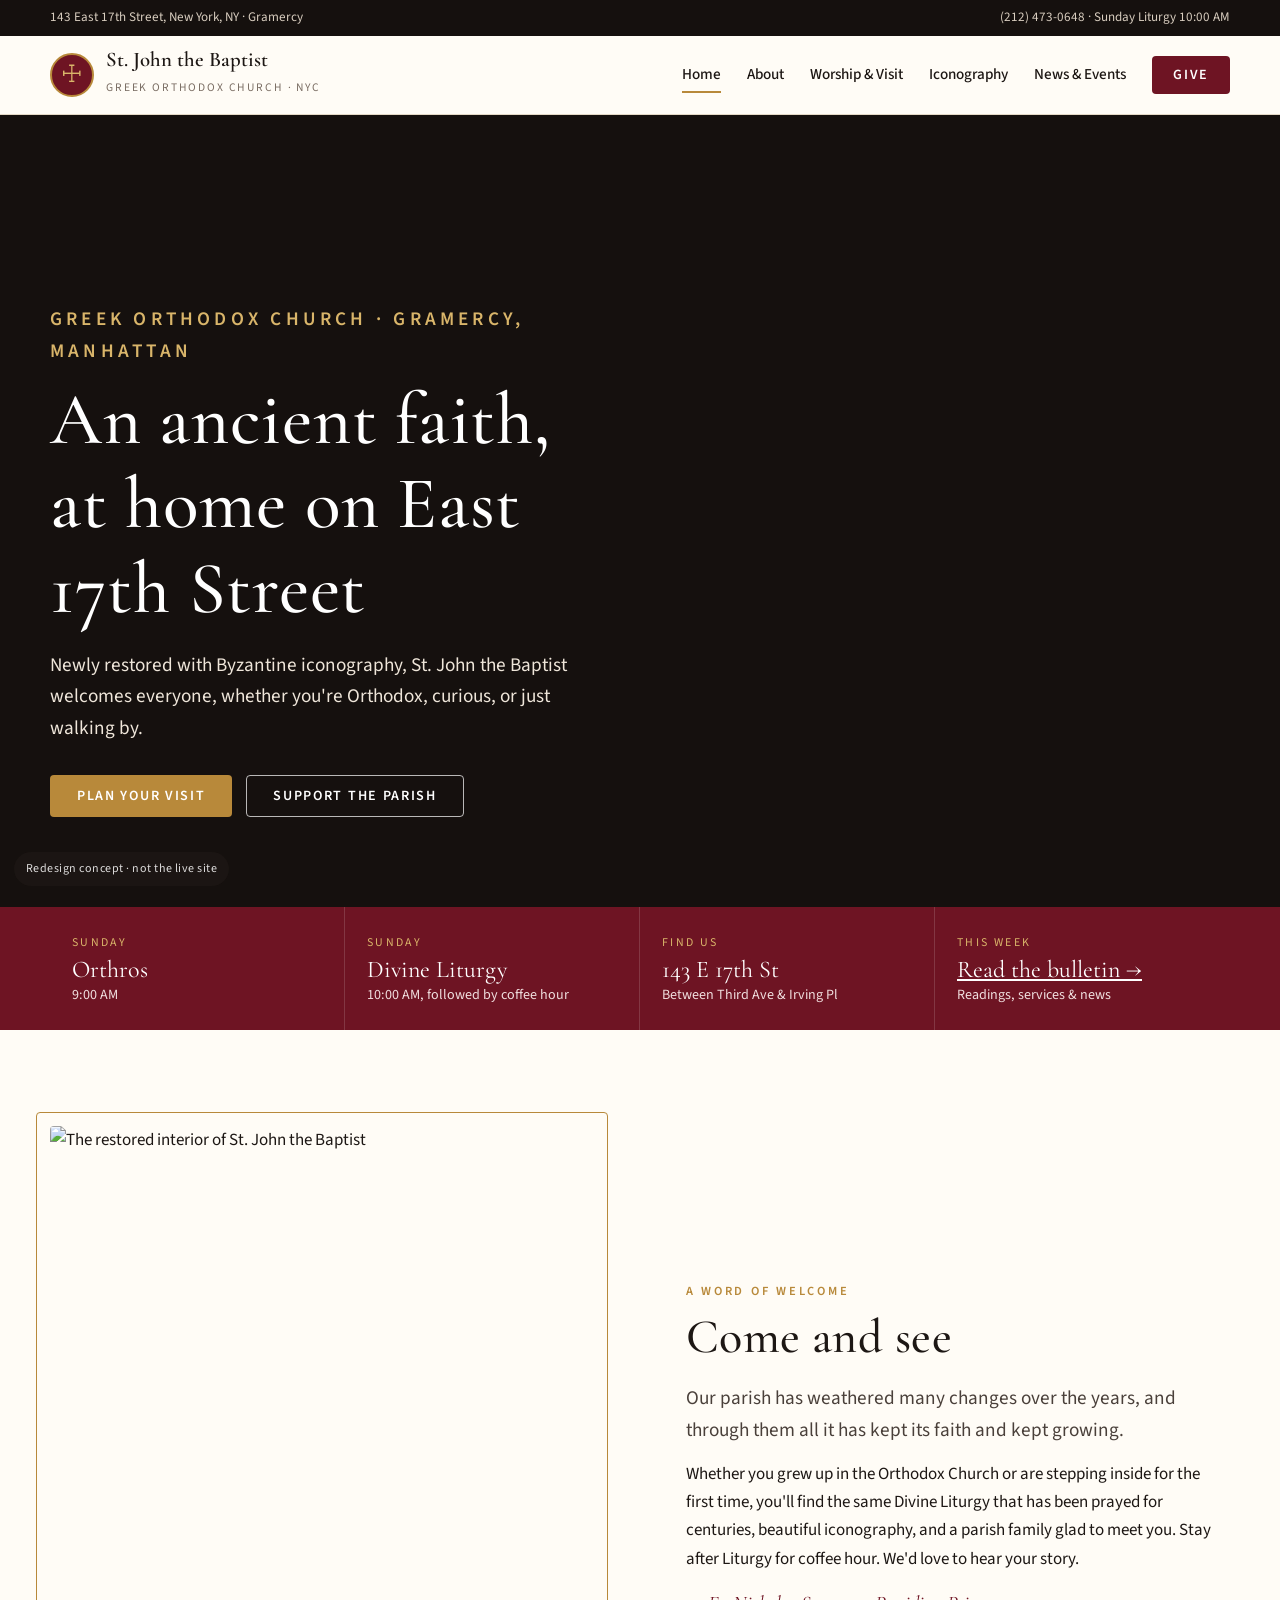
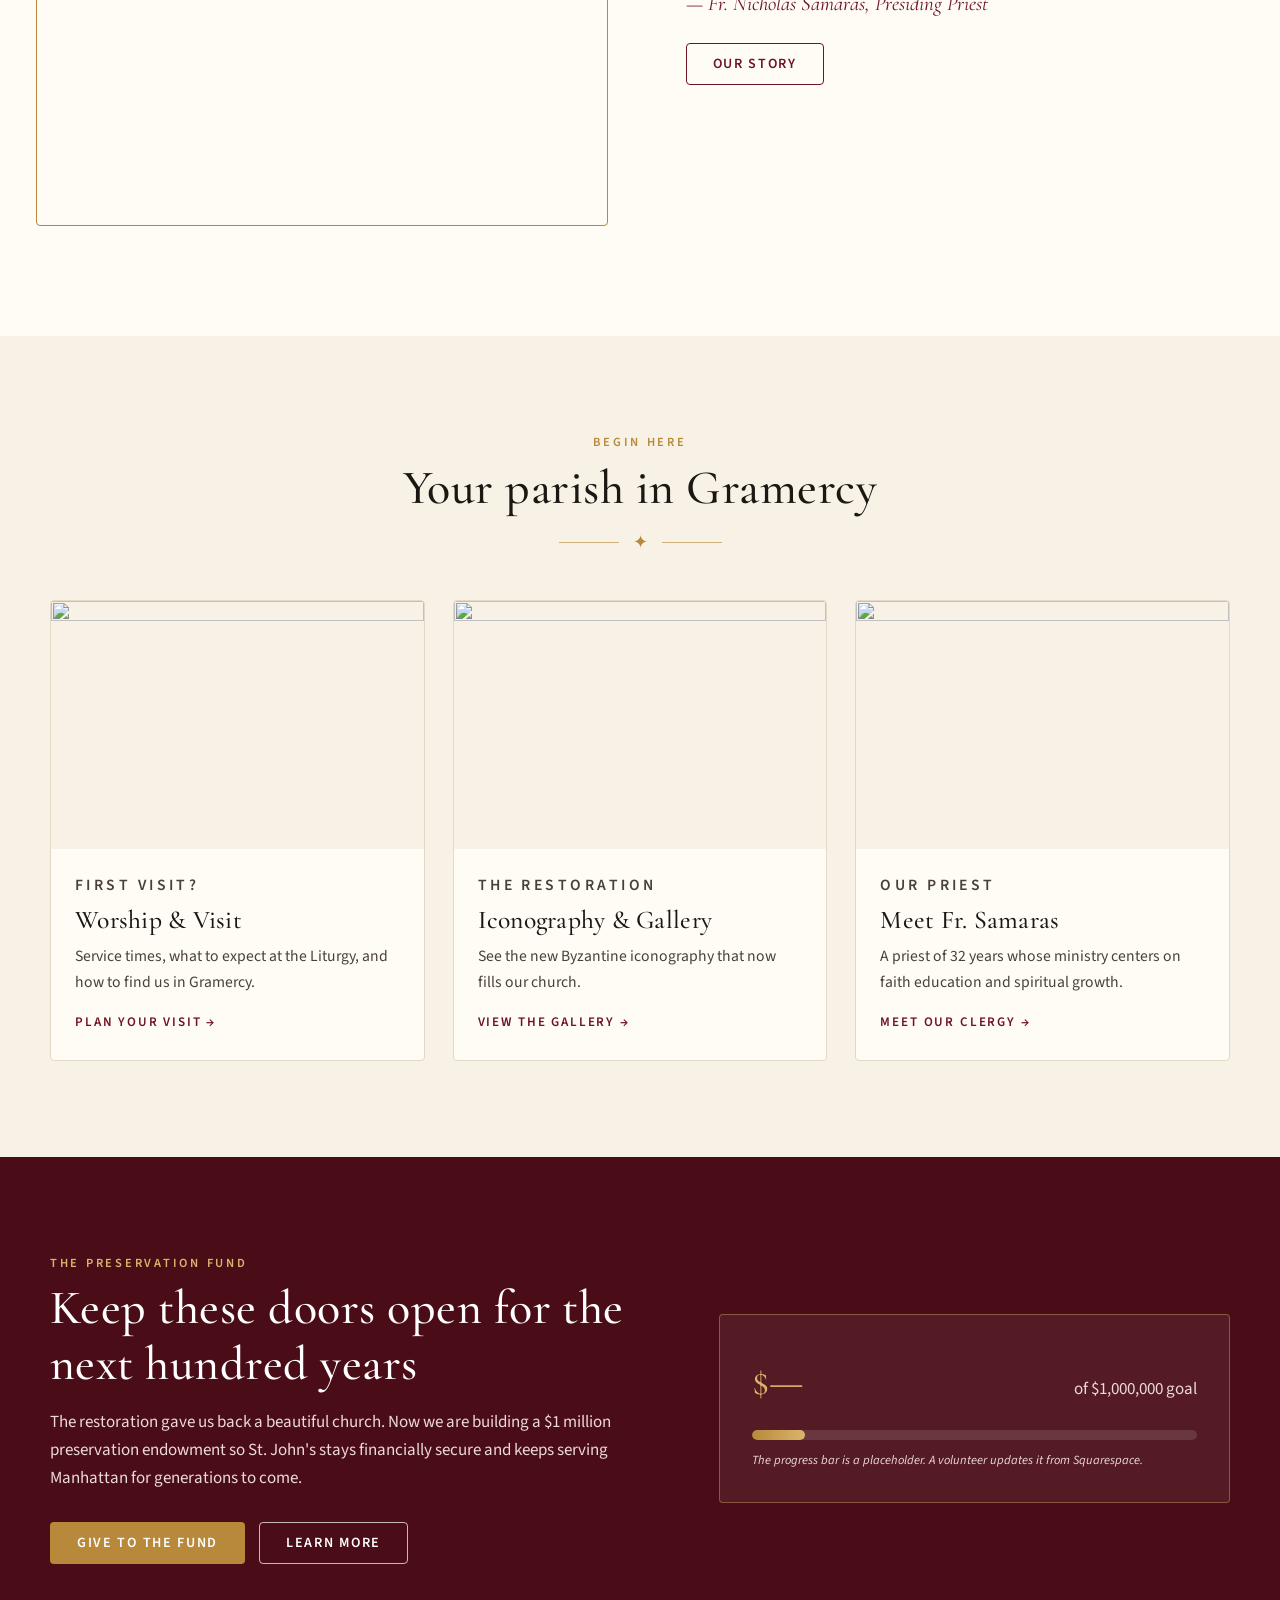
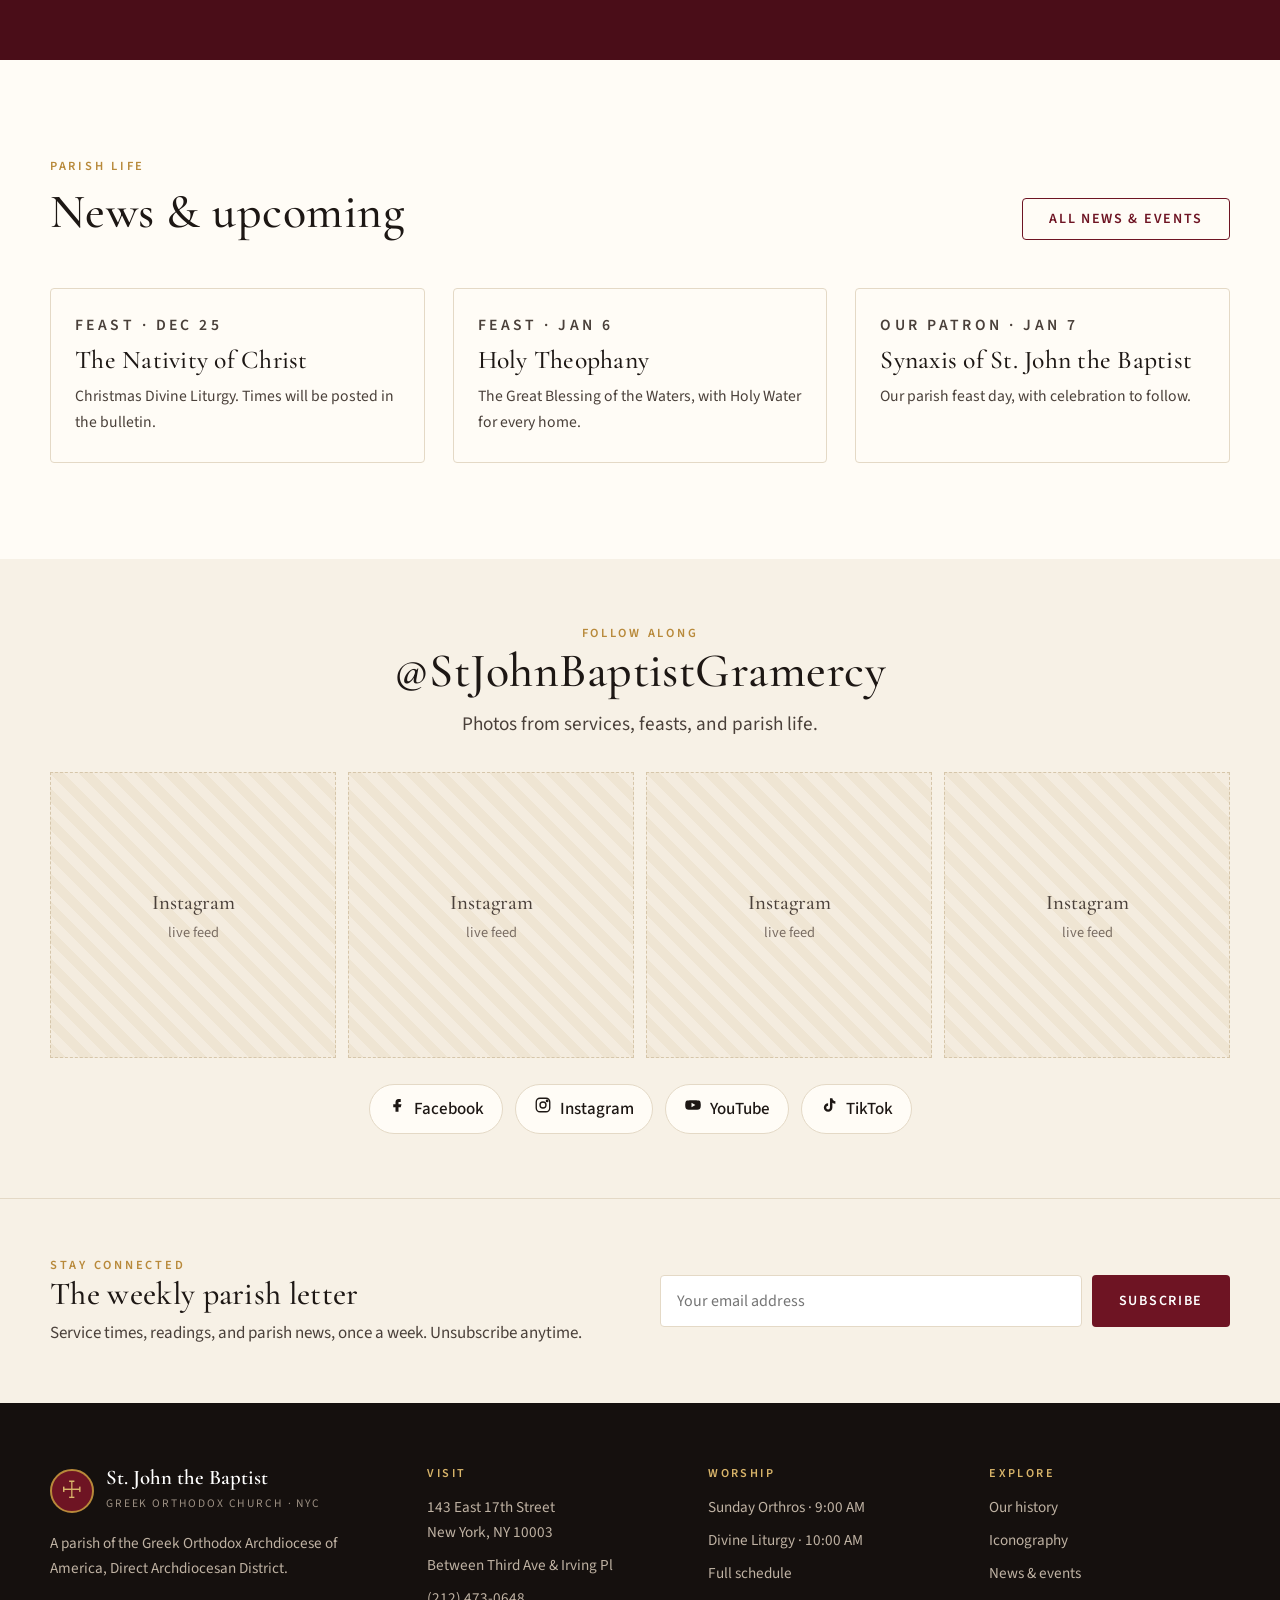
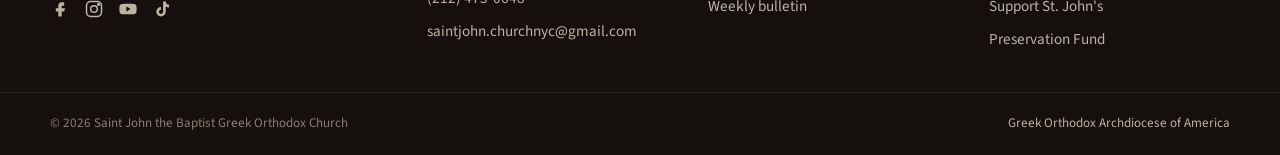
==== index.html @ a1174cd0 "Add files via upload" ====
<!doctype html>
<html lang="en">
<head>
<meta charset="utf-8">
<meta name="viewport" content="width=device-width, initial-scale=1">
<meta name="robots" content="noindex, nofollow">
<title>St. John the Baptist Greek Orthodox Church · Gramercy, NYC</title>
<meta name="description" content="A historic Greek Orthodox parish in Gramercy, Manhattan. Sunday Orthros 9:00 AM, Divine Liturgy 10:00 AM. All are welcome.">
<link rel="preconnect" href="https://fonts.googleapis.com">
<link rel="preconnect" href="https://fonts.gstatic.com" crossorigin>
<link href="https://fonts.googleapis.com/css2?family=Cormorant+Garamond:ital,wght@0,500;0,600;1,500&family=Source+Sans+3:wght@400;500;600&display=swap" rel="stylesheet">
<link rel="stylesheet" href="styles.css">
</head>
<body>

<section class="hero" style="padding:0">
  <div class="hero-bg" style="background-image:url('https://stjohn.ny.goarch.org/assets/images/SJB_Iconostasis_3-5-23.jpg')"></div>
  <div class="wrap">
    <p class="eyebrow">Greek Orthodox Church · Gramercy, Manhattan</p>
    <h1>An ancient faith, at home on East 17th Street</h1>
    <p>Newly restored with Byzantine iconography, St. John the Baptist welcomes everyone, whether you're Orthodox, curious, or just walking by.</p>
    <div class="hero-actions">
      <a class="btn btn-gold" href="worship.html">Plan your visit</a>
      <a class="btn btn-ghost" href="support.html">Support the parish</a>
    </div>
  </div>
</section>

<div class="service-strip"><div class="wrap">
  <div class="item"><div class="label">Sunday</div><div class="value">Orthros<small>9:00 AM</small></div></div>
  <div class="item"><div class="label">Sunday</div><div class="value">Divine Liturgy<small>10:00 AM, followed by coffee hour</small></div></div>
  <div class="item"><div class="label">Find us</div><div class="value">143 E 17th St<small>Between Third Ave &amp; Irving Pl</small></div></div>
  <div class="item"><div class="label">This week</div><div class="value"><a href="https://www.bulletinbuilder.org/stjohnbaptistgramercy/current">Read the bulletin →</a><small>Readings, services &amp; news</small></div></div>
</div></div>

<section>
  <div class="wrap split">
    <div class="framed reveal">
      <img src="https://stjohn.ny.goarch.org/assets/images/New%20Church.JPG" alt="The restored interior of St. John the Baptist" data-fallback="Restored nave">
    </div>
    <div class="reveal">
      <p class="eyebrow">A word of welcome</p>
      <h2>Come and see</h2>
      <p class="lede">Our parish has weathered many changes over the years, and through them all it has kept its faith and kept growing.</p>
      <p>Whether you grew up in the Orthodox Church or are stepping inside for the first time, you'll find the same Divine Liturgy that has been prayed for centuries, beautiful iconography, and a parish family glad to meet you. Stay after Liturgy for coffee hour. We'd love to hear your story.</p>
      <p class="signature">— Fr. Nicholas Samaras, Presiding Priest</p>
      <a class="btn btn-outline" href="about.html" style="margin-top:22px">Our story</a>
    </div>
  </div>
</section>

<section class="bg-parchment">
  <div class="wrap">
    <div class="section-head center reveal">
      <p class="eyebrow">Begin here</p>
      <h2>Your parish in Gramercy</h2>
      <div class="ornament"><span>✦</span></div>
    </div>
    <div class="grid-3">
      <a class="card reveal" href="worship.html">
        <img src="https://stjohn.ny.goarch.org/assets/images/og-blessing.jpg" alt="" data-fallback="Worship">
        <div class="body"><p class="eyebrow">First visit?</p><h3>Worship &amp; Visit</h3><p>Service times, what to expect at the Liturgy, and how to find us in Gramercy.</p><span class="more">Plan your visit →</span></div>
      </a>
      <a class="card reveal" href="gallery.html">
        <img src="https://stjohn.ny.goarch.org/assets/images/SJB_Iconostasis_3-5-23.jpg" alt="" data-fallback="Iconography">
        <div class="body"><p class="eyebrow">The restoration</p><h3>Iconography &amp; Gallery</h3><p>See the new Byzantine iconography that now fills our church.</p><span class="more">View the gallery →</span></div>
      </a>
      <a class="card reveal" href="about.html#clergy">
        <img src="https://stjohn.ny.goarch.org/assets/images/Samaras.JPG" alt="" data-fallback="Fr. Samaras" style="object-position:top">
        <div class="body"><p class="eyebrow">Our priest</p><h3>Meet Fr. Samaras</h3><p>A priest of 32 years whose ministry centers on faith education and spiritual growth.</p><span class="more">Meet our clergy →</span></div>
      </a>
    </div>
  </div>
</section>

<section class="fund-band" id="preservation">
  <div class="hero-bg" style="background-image:url('https://stjohn.ny.goarch.org/assets/images/StJohnsOld.jpg')"></div>
  <div class="wrap">
    <div class="reveal">
      <p class="eyebrow">The Preservation Fund</p>
      <h2>Keep these doors open for the next hundred years</h2>
      <p>The restoration gave us back a beautiful church. Now we are building a $1 million preservation endowment so St. John's stays financially secure and keeps serving Manhattan for generations to come.</p>
      <div class="hero-actions"><a class="btn btn-gold" href="support.html?fund=preservation">Give to the fund</a><a class="btn btn-ghost" href="support.html#preservation">Learn more</a></div>
    </div>
    <div class="progress-card reveal">
      <div class="progress-figures"><span class="raised">$—</span><span class="goal">of $1,000,000 goal</span></div>
      <div class="bar"><span style="width:12%"></span></div>
      <p class="sample-note">The progress bar is a placeholder. A volunteer updates it from Squarespace.</p>
    </div>
  </div>
</section>

<section>
  <div class="wrap">
    <div class="section-head reveal" style="display:flex;justify-content:space-between;align-items:end;gap:20px;flex-wrap:wrap">
      <div><p class="eyebrow">Parish life</p><h2>News &amp; upcoming</h2></div>
      <a class="btn btn-outline" href="news.html">All news &amp; events</a>
    </div>
    <div class="grid-3">
      <div class="card reveal"><div class="body"><p class="eyebrow">Feast · Dec 25</p><h3>The Nativity of Christ</h3><p>Christmas Divine Liturgy. Times will be posted in the bulletin.</p></div></div>
      <div class="card reveal"><div class="body"><p class="eyebrow">Feast · Jan 6</p><h3>Holy Theophany</h3><p>The Great Blessing of the Waters, with Holy Water for every home.</p></div></div>
      <div class="card reveal"><div class="body"><p class="eyebrow">Our patron · Jan 7</p><h3>Synaxis of St. John the Baptist</h3><p>Our parish feast day, with celebration to follow.</p></div></div>
    </div>
  </div>
</section>

<section class="bg-parchment section-tight">
  <div class="wrap center reveal">
    <p class="eyebrow">Follow along</p>
    <h2>@StJohnBaptistGramercy</h2>
    <p class="lede" style="margin-top:10px">Photos from services, feasts, and parish life.</p>
    <div class="social-grid" style="margin-top:32px">
      <div class="placeholder-tile tile"><div><strong>Instagram</strong>live feed</div></div>
      <div class="placeholder-tile tile"><div><strong>Instagram</strong>live feed</div></div>
      <div class="placeholder-tile tile"><div><strong>Instagram</strong>live feed</div></div>
      <div class="placeholder-tile tile"><div><strong>Instagram</strong>live feed</div></div>
    </div>
    <div class="social-links">
      <a href="https://www.facebook.com/StJohnBaptistGramercy/"><span style="width:18px;display:inline-block" data-icon="fb"></span>Facebook</a>
      <a href="#"><span style="width:18px;display:inline-block" data-icon="ig"></span>Instagram</a>
      <a href="#"><span style="width:18px;display:inline-block" data-icon="yt"></span>YouTube</a>
      <a href="#"><span style="width:18px;display:inline-block" data-icon="tt"></span>TikTok</a>
    </div>
  </div>
</section>

<script src="site.js"></script>
<script>document.querySelectorAll("[data-icon]").forEach(e => e.innerHTML = SJ_ICON[e.dataset.icon]);</script>
</body>
</html>
---- styles.css ----
/* St. John the Baptist Greek Orthodox Church — redesign concept */
:root {
  --ink: #1d1714;
  --ink-soft: #4a403a;
  --muted: #7a6d63;
  --parchment: #f7f1e6;
  --ivory: #fffcf6;
  --line: #e4d9c6;
  --wine: #6e1423;
  --wine-deep: #4a0d18;
  --gold: #b8893a;
  --gold-light: #d9b56a;
  --night: #15100e;
  --radius: 4px;
  --max: 1180px;
  --serif: "Cormorant Garamond", "Iowan Old Style", Georgia, serif;
  --sans: "Source Sans 3", -apple-system, "Segoe UI", sans-serif;
}

* { box-sizing: border-box; margin: 0; padding: 0; }
html { scroll-behavior: smooth; }
body {
  font-family: var(--sans);
  font-size: 17px;
  line-height: 1.65;
  color: var(--ink);
  background: var(--ivory);
  -webkit-font-smoothing: antialiased;
}
img { display: block; max-width: 100%; }
a { color: var(--wine); }
h1, h2, h3, h4 { font-family: var(--serif); font-weight: 500; line-height: 1.15; letter-spacing: .01em; }
h1 { font-size: clamp(2.6rem, 6vw, 4.6rem); }
h2 { font-size: clamp(2rem, 4vw, 3rem); }
h3 { font-size: 1.6rem; }
.wrap { width: min(var(--max), 100% - 32px); margin-inline: auto; }
.eyebrow {
  font-family: var(--sans); font-size: .78rem; font-weight: 600;
  letter-spacing: .22em; text-transform: uppercase; color: var(--gold);
}
.lede { font-size: 1.2rem; color: var(--ink-soft); max-width: 62ch; }
.center { text-align: center; }
.center .lede { margin-inline: auto; }

/* Ornament divider */
.ornament { display: flex; align-items: center; justify-content: center; gap: 14px; color: var(--gold); margin: 18px 0 22px; }
.ornament::before, .ornament::after { content: ""; height: 1px; width: 60px; background: currentColor; opacity: .6; }
.ornament span { font-size: 1.1rem; line-height: 1; }

/* Buttons */
.btn {
  display: inline-flex; align-items: center; gap: 8px; justify-content: center;
  padding: 13px 26px; border-radius: var(--radius); border: 1px solid transparent;
  font: 600 .88rem/1 var(--sans); letter-spacing: .12em; text-transform: uppercase;
  text-decoration: none; cursor: pointer; transition: background .2s, color .2s, border-color .2s;
}
.btn-gold { background: var(--gold); color: #fff; }
.btn-gold:hover { background: #9e7430; }
.btn-wine { background: var(--wine); color: #fff; }
.btn-wine:hover { background: var(--wine-deep); }
.btn-ghost { border-color: rgba(255,255,255,.7); color: #fff; }
.btn-ghost:hover { background: rgba(255,255,255,.12); }
.btn-outline { border-color: var(--wine); color: var(--wine); }
.btn-outline:hover { background: var(--wine); color: #fff; }

/* Header */
.topbar { background: var(--night); color: #d8cdbf; font-size: .82rem; }
.topbar .wrap { display: flex; justify-content: space-between; gap: 16px; padding: 7px 0; }
.topbar a { color: #d8cdbf; text-decoration: none; }
.topbar a:hover { color: var(--gold-light); }
.site-header {
  position: sticky; top: 0; z-index: 50;
  background: rgba(255,252,246,.96); backdrop-filter: blur(8px);
  border-bottom: 1px solid var(--line);
}
.site-header .wrap { display: flex; align-items: center; justify-content: space-between; gap: 20px; height: 78px; }
.brand { display: flex; align-items: center; gap: 12px; text-decoration: none; color: var(--ink); }
.brand-mark {
  width: 44px; height: 44px; border-radius: 50%; flex: none;
  display: grid; place-items: center; background: var(--wine); color: var(--gold-light);
  font-family: var(--serif); font-size: 1.5rem; border: 2px solid var(--gold);
}
.brand-text strong { display: block; font-family: var(--serif); font-size: 1.3rem; font-weight: 600; line-height: 1.1; }
.brand-text small { font-size: .72rem; letter-spacing: .16em; text-transform: uppercase; color: var(--muted); }
.nav { display: flex; align-items: center; gap: 26px; }
.nav a.link { color: var(--ink); text-decoration: none; font-size: .95rem; font-weight: 500; position: relative; padding: 6px 0; }
.nav a.link::after { content: ""; position: absolute; left: 0; right: 0; bottom: 0; height: 2px; background: var(--gold); transform: scaleX(0); transition: transform .2s; }
.nav a.link:hover::after, .nav a.link.active::after { transform: scaleX(1); }
.nav .btn { padding: 11px 20px; }
.menu-toggle { display: none; background: none; border: 0; cursor: pointer; padding: 8px; color: var(--ink); }
.menu-toggle svg { width: 28px; height: 28px; }

@media (max-width: 960px) {
  .menu-toggle { display: block; }
  .nav {
    position: absolute; top: 100%; left: 0; right: 0; flex-direction: column; align-items: stretch; gap: 0;
    background: var(--ivory); border-bottom: 1px solid var(--line); padding: 8px 16px 20px;
    opacity: 0; visibility: hidden; transform: translateY(-8px);
    transition: opacity .2s, transform .2s, visibility .2s; box-shadow: 0 12px 24px rgba(0,0,0,.08);
  }
  .nav.open { opacity: 1; visibility: visible; transform: none; }
  .nav a.link { padding: 14px 4px; border-bottom: 1px solid var(--line); }
  .nav a.link::after { display: none; }
  .nav .btn { margin-top: 16px; }
  .topbar .hide-sm { display: none; }
}

/* Hero */
.hero {
  position: relative; min-height: 88vh; display: grid; align-items: end;
  color: #fff; background: var(--night);
  overflow: hidden;
}
.hero-bg { position: absolute; inset: 0; background-size: cover; background-position: center; }
.hero::after {
  content: ""; position: absolute; inset: 0;
  background:
    linear-gradient(90deg, rgba(21,16,14,.85) 0%, rgba(21,16,14,.55) 45%, rgba(21,16,14,.1) 80%),
    linear-gradient(180deg, rgba(21,16,14,.2) 0%, rgba(21,16,14,.35) 50%, rgba(21,16,14,.85) 100%);
}
.hero .wrap { position: relative; z-index: 1; padding: 120px 0 90px; }
.hero h1 { max-width: 15ch; margin: 10px 0 18px; }
.hero p { font-size: 1.2rem; max-width: 52ch; color: #efe6da; }
.hero .eyebrow { color: var(--gold-light); }
.hero-actions { display: flex; flex-wrap: wrap; gap: 14px; margin-top: 30px; }

.page-hero { position: relative; color: #fff; background: var(--night); overflow: hidden; }
.page-hero .hero-bg { opacity: .55; }
.page-hero .wrap { position: relative; z-index: 1; padding: 110px 0 80px; text-align: center; }
.page-hero h1 { margin: 10px auto 14px; max-width: 18ch; }
.page-hero p { color: #efe6da; font-size: 1.15rem; max-width: 56ch; margin-inline: auto; }
.page-hero .eyebrow { color: var(--gold-light); }

/* Service strip */
.service-strip { background: var(--wine); color: #fff; }
.service-strip .wrap { display: grid; grid-template-columns: repeat(4, 1fr); }
.service-strip .item { padding: 26px 22px; border-right: 1px solid rgba(255,255,255,.15); }
.service-strip .item:last-child { border-right: 0; }
.service-strip .label { font-size: .74rem; letter-spacing: .2em; text-transform: uppercase; color: var(--gold-light); }
.service-strip .value { font-family: var(--serif); font-size: 1.5rem; line-height: 1.2; margin-top: 4px; }
.service-strip .value small { display: block; font-family: var(--sans); font-size: .88rem; color: #f0dede; margin-top: 2px; }
.service-strip a { color: #fff; }
@media (max-width: 860px) {
  .service-strip .wrap { grid-template-columns: 1fr 1fr; }
  .service-strip .item:nth-child(2) { border-right: 0; }
  .service-strip .item:nth-child(-n+2) { border-bottom: 1px solid rgba(255,255,255,.15); }
}
@media (max-width: 480px) {
  .service-strip .wrap { grid-template-columns: 1fr; }
  .service-strip .item { border-right: 0; border-bottom: 1px solid rgba(255,255,255,.15); }
}

/* Sections */
section { padding: 96px 0; }
.section-tight { padding: 64px 0; }
.bg-parchment { background: var(--parchment); }
.bg-night { background: var(--night); color: #efe6da; }
.bg-night h2, .bg-night h3 { color: #fff; }
.bg-night .lede { color: #cfc3b5; }

.split { display: grid; grid-template-columns: 1.05fr 1fr; gap: 64px; align-items: center; }
.split.reverse > :first-child { order: 2; }
@media (max-width: 860px) {
  .split { grid-template-columns: 1fr; gap: 36px; }
  .split.reverse > :first-child { order: 0; }
}
.framed { position: relative; }
.framed img { width: 100%; aspect-ratio: 4/5; object-fit: cover; border-radius: var(--radius); }
.framed::before {
  content: ""; position: absolute; inset: -14px 14px 14px -14px; border: 1px solid var(--gold);
  border-radius: var(--radius); z-index: -1;
}
.split h2 { margin: 8px 0 18px; }
.split p + p { margin-top: 14px; }
.signature { font-family: var(--serif); font-style: italic; font-size: 1.3rem; margin-top: 22px; color: var(--wine); }

/* Cards */
.grid-3 { display: grid; grid-template-columns: repeat(3, 1fr); gap: 28px; }
.grid-2 { display: grid; grid-template-columns: repeat(2, 1fr); gap: 28px; }
@media (max-width: 900px) { .grid-3 { grid-template-columns: 1fr 1fr; } }
@media (max-width: 640px) { .grid-3, .grid-2 { grid-template-columns: 1fr; } }
.card {
  background: var(--ivory); border: 1px solid var(--line); border-radius: var(--radius);
  overflow: hidden; display: flex; flex-direction: column; text-decoration: none; color: inherit;
  transition: transform .2s, box-shadow .2s;
}
a.card:hover { transform: translateY(-3px); box-shadow: 0 14px 30px rgba(60,30,20,.1); }
.card img { aspect-ratio: 3/2; object-fit: cover; width: 100%; background: var(--parchment); }
.card .body { padding: 24px 24px 26px; flex: 1; display: flex; flex-direction: column; }
.card h3 { margin: 6px 0 10px; }
.card p { color: var(--ink-soft); font-size: .98rem; }
.card .more { margin-top: auto; padding-top: 16px; font-size: .82rem; font-weight: 600; letter-spacing: .14em; text-transform: uppercase; color: var(--wine); }
.section-head { margin-bottom: 48px; }
.section-head h2 { margin-top: 8px; }

/* Preservation fund band */
.fund-band { position: relative; background: var(--wine-deep); color: #fff; overflow: hidden; }
.fund-band .hero-bg { opacity: .18; }
.fund-band .wrap { position: relative; display: grid; grid-template-columns: 1.2fr 1fr; gap: 56px; align-items: center; }
.fund-band h2 { margin: 8px 0 16px; color: #fff; }
.fund-band p { color: #ecd9d9; }
.fund-band .eyebrow { color: var(--gold-light); }
@media (max-width: 860px) { .fund-band .wrap { grid-template-columns: 1fr; } }
.progress-card { background: rgba(255,255,255,.06); border: 1px solid rgba(217,181,106,.4); padding: 32px; border-radius: var(--radius); }
.progress-figures { display: flex; justify-content: space-between; align-items: baseline; gap: 12px; flex-wrap: wrap; }
.progress-figures .raised { font-family: var(--serif); font-size: 2.6rem; color: var(--gold-light); }
.progress-figures .goal { color: #ecd9d9; }
.bar { height: 10px; background: rgba(255,255,255,.12); border-radius: 99px; margin: 14px 0 10px; overflow: hidden; }
.bar span { display: block; height: 100%; background: linear-gradient(90deg, var(--gold), var(--gold-light)); border-radius: 99px; }
.sample-note { font-size: .78rem; color: #c7a9a9; font-style: italic; }

/* Gallery */
.masonry { columns: 3 280px; column-gap: 16px; }
.masonry figure { break-inside: avoid; margin-bottom: 16px; position: relative; cursor: zoom-in; overflow: hidden; border-radius: var(--radius); background: var(--parchment); }
.masonry img { width: 100%; transition: transform .4s; }
.masonry figure:hover img { transform: scale(1.03); }
.masonry figcaption {
  position: absolute; left: 0; right: 0; bottom: 0; padding: 30px 16px 12px; color: #fff; font-size: .9rem;
  background: linear-gradient(transparent, rgba(0,0,0,.7)); opacity: 0; transition: opacity .25s;
}
.masonry figure:hover figcaption { opacity: 1; }
.placeholder-tile {
  aspect-ratio: var(--ar, 4/5); display: grid; place-items: center; text-align: center; padding: 20px;
  background: repeating-linear-gradient(45deg, #efe5d3, #efe5d3 10px, #f4ecdf 10px, #f4ecdf 20px);
  color: var(--muted); font-size: .9rem; border: 1px dashed #d6c6aa;
}
.placeholder-tile strong { display: block; font-family: var(--serif); font-size: 1.3rem; color: var(--ink-soft); font-weight: 500; }
.filters { display: flex; flex-wrap: wrap; gap: 10px; justify-content: center; margin-bottom: 36px; }
.chip { border: 1px solid var(--line); background: var(--ivory); padding: 8px 18px; border-radius: 99px; font: 500 .9rem var(--sans); cursor: pointer; color: var(--ink-soft); }
.chip.active, .chip:hover { background: var(--wine); color: #fff; border-color: var(--wine); }
.lightbox { position: fixed; inset: 0; z-index: 100; background: rgba(10,7,6,.92); display: none; place-items: center; padding: 24px; }
.lightbox.open { display: grid; }
.lightbox img { max-height: 82vh; width: auto; border-radius: var(--radius); }
.lightbox p { color: #efe6da; text-align: center; margin-top: 14px; }
.lightbox button { position: absolute; top: 18px; right: 22px; background: none; border: 0; color: #fff; font-size: 2.2rem; cursor: pointer; }

/* Schedule table */
.schedule { width: 100%; border-collapse: collapse; }
.schedule th, .schedule td { text-align: left; padding: 16px 12px; border-bottom: 1px solid var(--line); vertical-align: top; }
.schedule th { font-size: .76rem; letter-spacing: .18em; text-transform: uppercase; color: var(--muted); font-weight: 600; }
.schedule td:first-child { font-family: var(--serif); font-size: 1.25rem; white-space: nowrap; }
.schedule .time { font-weight: 600; color: var(--wine); white-space: nowrap; }
.tba { display: inline-block; font-size: .72rem; letter-spacing: .1em; text-transform: uppercase; background: var(--parchment); color: var(--muted); padding: 2px 8px; border-radius: 99px; border: 1px solid var(--line); }

/* Info list */
.info-list { list-style: none; display: grid; gap: 18px; }
.info-list li { display: grid; grid-template-columns: 28px 1fr; gap: 12px; }
.info-list svg { width: 22px; height: 22px; color: var(--gold); margin-top: 3px; }
.info-list strong { display: block; }
.map { width: 100%; height: 100%; min-height: 380px; border: 0; border-radius: var(--radius); filter: sepia(.25) saturate(.85); }

.faq details { border-bottom: 1px solid var(--line); padding: 18px 0; }
.faq summary { cursor: pointer; font-family: var(--serif); font-size: 1.35rem; list-style: none; display: flex; justify-content: space-between; gap: 16px; }
.faq summary::after { content: "+"; color: var(--gold); font-size: 1.6rem; line-height: 1; }
.faq details[open] summary::after { content: "–"; }
.faq details p { margin-top: 10px; color: var(--ink-soft); }

/* News */
.news-item { display: grid; grid-template-columns: 110px 1fr; gap: 28px; padding: 30px 0; border-bottom: 1px solid var(--line); }
.date-badge { text-align: center; border: 1px solid var(--gold); border-radius: var(--radius); padding: 12px 6px; height: fit-content; }
.date-badge .m { font-size: .74rem; letter-spacing: .2em; text-transform: uppercase; color: var(--gold); font-weight: 600; }
.date-badge .d { font-family: var(--serif); font-size: 2.4rem; line-height: 1; color: var(--wine); }
.news-item h3 { margin-bottom: 6px; }
.news-item .meta { font-size: .85rem; color: var(--muted); margin-bottom: 8px; }
.tag { display: inline-block; font-size: .7rem; letter-spacing: .14em; text-transform: uppercase; color: var(--wine); background: #f3e3e3; padding: 3px 9px; border-radius: 99px; margin-right: 6px; }
@media (max-width: 560px) { .news-item { grid-template-columns: 72px 1fr; gap: 16px; } .date-badge .d { font-size: 1.8rem; } }

/* Donation widget */
.give-wrap { display: grid; grid-template-columns: 1fr 440px; gap: 56px; align-items: start; }
@media (max-width: 920px) { .give-wrap { grid-template-columns: 1fr; } }
.give-widget { background: #fff; border: 1px solid var(--line); border-radius: 8px; padding: 30px; box-shadow: 0 20px 40px rgba(60,30,20,.08); position: sticky; top: 100px; }
.give-widget h3 { margin-bottom: 4px; }
.give-widget .small { font-size: .85rem; color: var(--muted); }
.seg { display: grid; grid-template-columns: 1fr 1fr; background: var(--parchment); padding: 4px; border-radius: 6px; margin: 20px 0 16px; }
.seg button { border: 0; background: none; padding: 11px; border-radius: 4px; font: 600 .92rem var(--sans); cursor: pointer; color: var(--ink-soft); }
.seg button.active { background: #fff; color: var(--wine); box-shadow: 0 1px 3px rgba(0,0,0,.1); }
.amounts { display: grid; grid-template-columns: repeat(3, 1fr); gap: 10px; }
.amounts button { border: 1px solid var(--line); background: #fff; padding: 14px 0; border-radius: 6px; font: 600 1.05rem var(--sans); cursor: pointer; color: var(--ink); }
.amounts button.active { border-color: var(--wine); background: #fbf1f1; color: var(--wine); }
.field { margin-top: 14px; }
.field label { display: block; font-size: .8rem; font-weight: 600; letter-spacing: .08em; text-transform: uppercase; color: var(--muted); margin-bottom: 6px; }
.field input, .field select { width: 100%; padding: 13px 14px; border: 1px solid var(--line); border-radius: 6px; font: 1rem var(--sans); background: #fff; color: var(--ink); }
.field input:focus, .field select:focus { outline: 2px solid var(--gold-light); border-color: var(--gold); }
.give-widget .btn { width: 100%; margin-top: 20px; padding: 17px; font-size: .95rem; }
.wallets { display: flex; justify-content: center; gap: 8px; margin-top: 14px; flex-wrap: wrap; }
.wallets span { font-size: .75rem; border: 1px solid var(--line); border-radius: 4px; padding: 4px 8px; color: var(--muted); }
.secure { display: flex; align-items: center; justify-content: center; gap: 6px; font-size: .8rem; color: var(--muted); margin-top: 12px; }
.fund-cards { display: grid; gap: 18px; margin-top: 28px; }
.fund-card { border: 1px solid var(--line); border-left: 3px solid var(--gold); padding: 22px 24px; border-radius: var(--radius); background: var(--ivory); }
.fund-card h3 { font-size: 1.4rem; margin-bottom: 6px; }
.ways { display: grid; grid-template-columns: repeat(3, 1fr); gap: 20px; margin-top: 20px; }
@media (max-width: 700px) { .ways { grid-template-columns: 1fr; } }
.way { background: var(--parchment); padding: 22px; border-radius: var(--radius); }
.way h4 { font-size: 1.25rem; margin-bottom: 6px; }
.way p { font-size: .95rem; color: var(--ink-soft); }

/* Timeline */
.timeline { position: relative; margin-top: 20px; }
.timeline::before { content: ""; position: absolute; left: 10px; top: 6px; bottom: 6px; width: 1px; background: var(--gold); }
.timeline .step { position: relative; padding-left: 44px; padding-bottom: 32px; }
.timeline .step::before { content: ""; position: absolute; left: 4px; top: 8px; width: 13px; height: 13px; border-radius: 50%; background: var(--ivory); border: 2px solid var(--gold); }
.timeline .when { font-size: .78rem; letter-spacing: .2em; text-transform: uppercase; color: var(--gold); font-weight: 600; }
.timeline h4 { font-size: 1.35rem; margin: 2px 0 4px; }
.timeline p { color: var(--ink-soft); }

/* Clergy */
.clergy { display: grid; grid-template-columns: 300px 1fr; gap: 48px; align-items: start; }
.clergy img { width: 100%; aspect-ratio: 4/5; object-fit: cover; border-radius: var(--radius); }
@media (max-width: 760px) { .clergy { grid-template-columns: 1fr; } .clergy img { max-width: 320px; } }

/* Social */
.social-grid { display: grid; grid-template-columns: repeat(4, 1fr); gap: 12px; }
@media (max-width: 760px) { .social-grid { grid-template-columns: repeat(2, 1fr); } }
.social-grid .tile { aspect-ratio: 1; }
.social-links { display: flex; gap: 12px; flex-wrap: wrap; justify-content: center; margin-top: 26px; }
.social-links a { display: inline-flex; align-items: center; gap: 8px; padding: 10px 18px; border: 1px solid var(--line); border-radius: 99px; text-decoration: none; color: var(--ink); font-weight: 500; background: var(--ivory); }
.social-links a:hover { border-color: var(--wine); color: var(--wine); }
.social-links svg { width: 18px; height: 18px; }

/* Newsletter */
.newsletter { background: var(--parchment); border-top: 1px solid var(--line); }
.newsletter .wrap { display: grid; grid-template-columns: 1fr 1fr; gap: 40px; align-items: center; padding: 56px 0; }
.newsletter h3 { font-size: 2rem; }
.nl-form { display: flex; gap: 10px; }
.nl-form input { flex: 1; min-width: 0; padding: 14px 16px; border: 1px solid var(--line); border-radius: var(--radius); font: 1rem var(--sans); background: #fff; }
@media (max-width: 760px) { .newsletter .wrap { grid-template-columns: 1fr; } .nl-form { flex-direction: column; } }

/* Footer */
.site-footer { background: var(--night); color: #bfb2a3; font-size: .95rem; }
.site-footer .wrap { display: grid; grid-template-columns: 1.4fr 1fr 1fr 1fr; gap: 40px; padding: 64px 0 40px; }
.site-footer h4 { font-family: var(--sans); font-size: .76rem; letter-spacing: .2em; text-transform: uppercase; color: var(--gold-light); margin-bottom: 14px; font-weight: 600; }
.site-footer a { color: #bfb2a3; text-decoration: none; }
.site-footer a:hover { color: #fff; }
.site-footer ul { list-style: none; display: grid; gap: 8px; }
.site-footer .brand { color: #fff; margin-bottom: 16px; }
.site-footer .brand-text small { color: #9d9083; }
.footer-base { border-top: 1px solid rgba(255,255,255,.08); }
.footer-base .wrap { display: flex; justify-content: space-between; gap: 16px; padding: 20px 0; grid-template-columns: none; font-size: .82rem; color: #8a7e72; flex-wrap: wrap; }
@media (max-width: 860px) { .site-footer .wrap { grid-template-columns: 1fr 1fr; } }
@media (max-width: 520px) { .site-footer .wrap { grid-template-columns: 1fr; } }

/* Concept banner */
.concept-flag { position: fixed; bottom: 14px; left: 14px; z-index: 90; background: var(--ink); color: #fff; font-size: .75rem; padding: 7px 12px; border-radius: 99px; opacity: .85; letter-spacing: .04em; }

.reveal { opacity: 0; transform: translateY(18px); transition: opacity .7s, transform .7s; }
.reveal.in { opacity: 1; transform: none; }
@media (prefers-reduced-motion: reduce) { .reveal { opacity: 1; transform: none; transition: none; } html { scroll-behavior: auto; } }
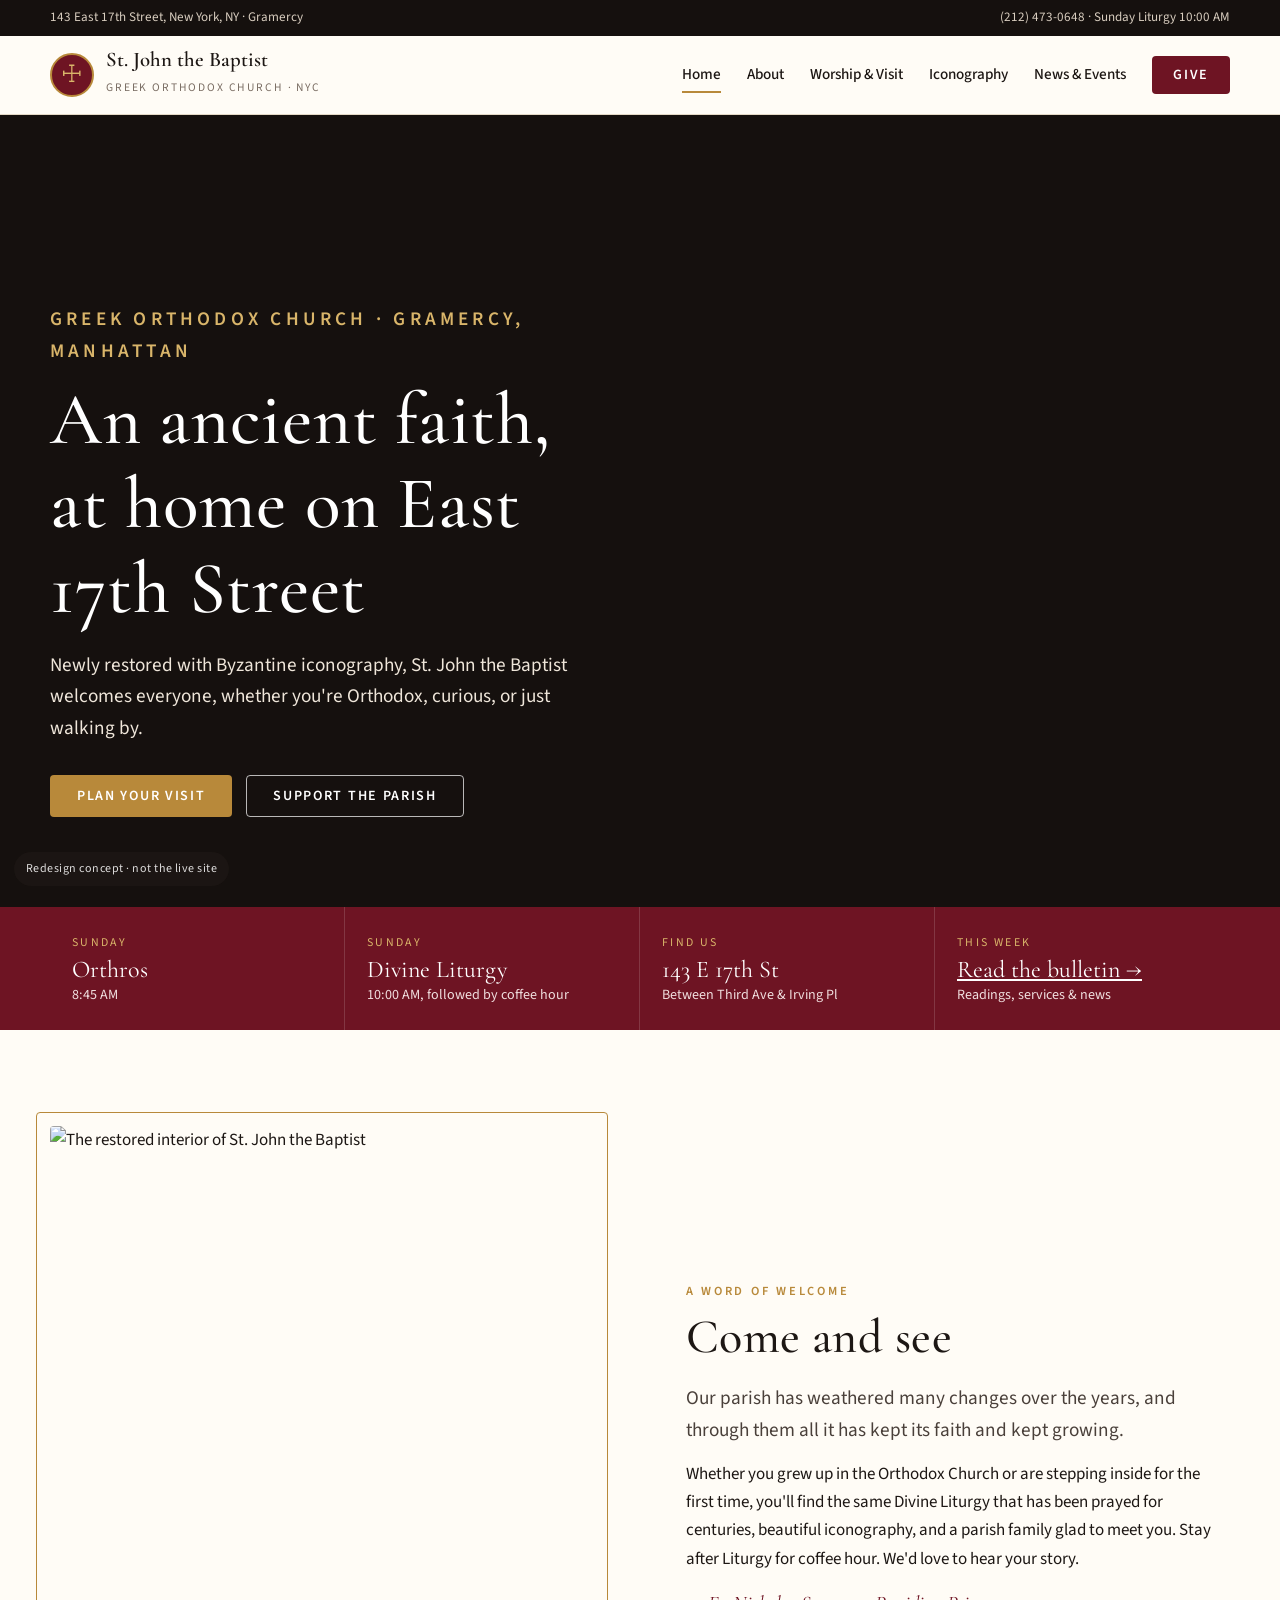
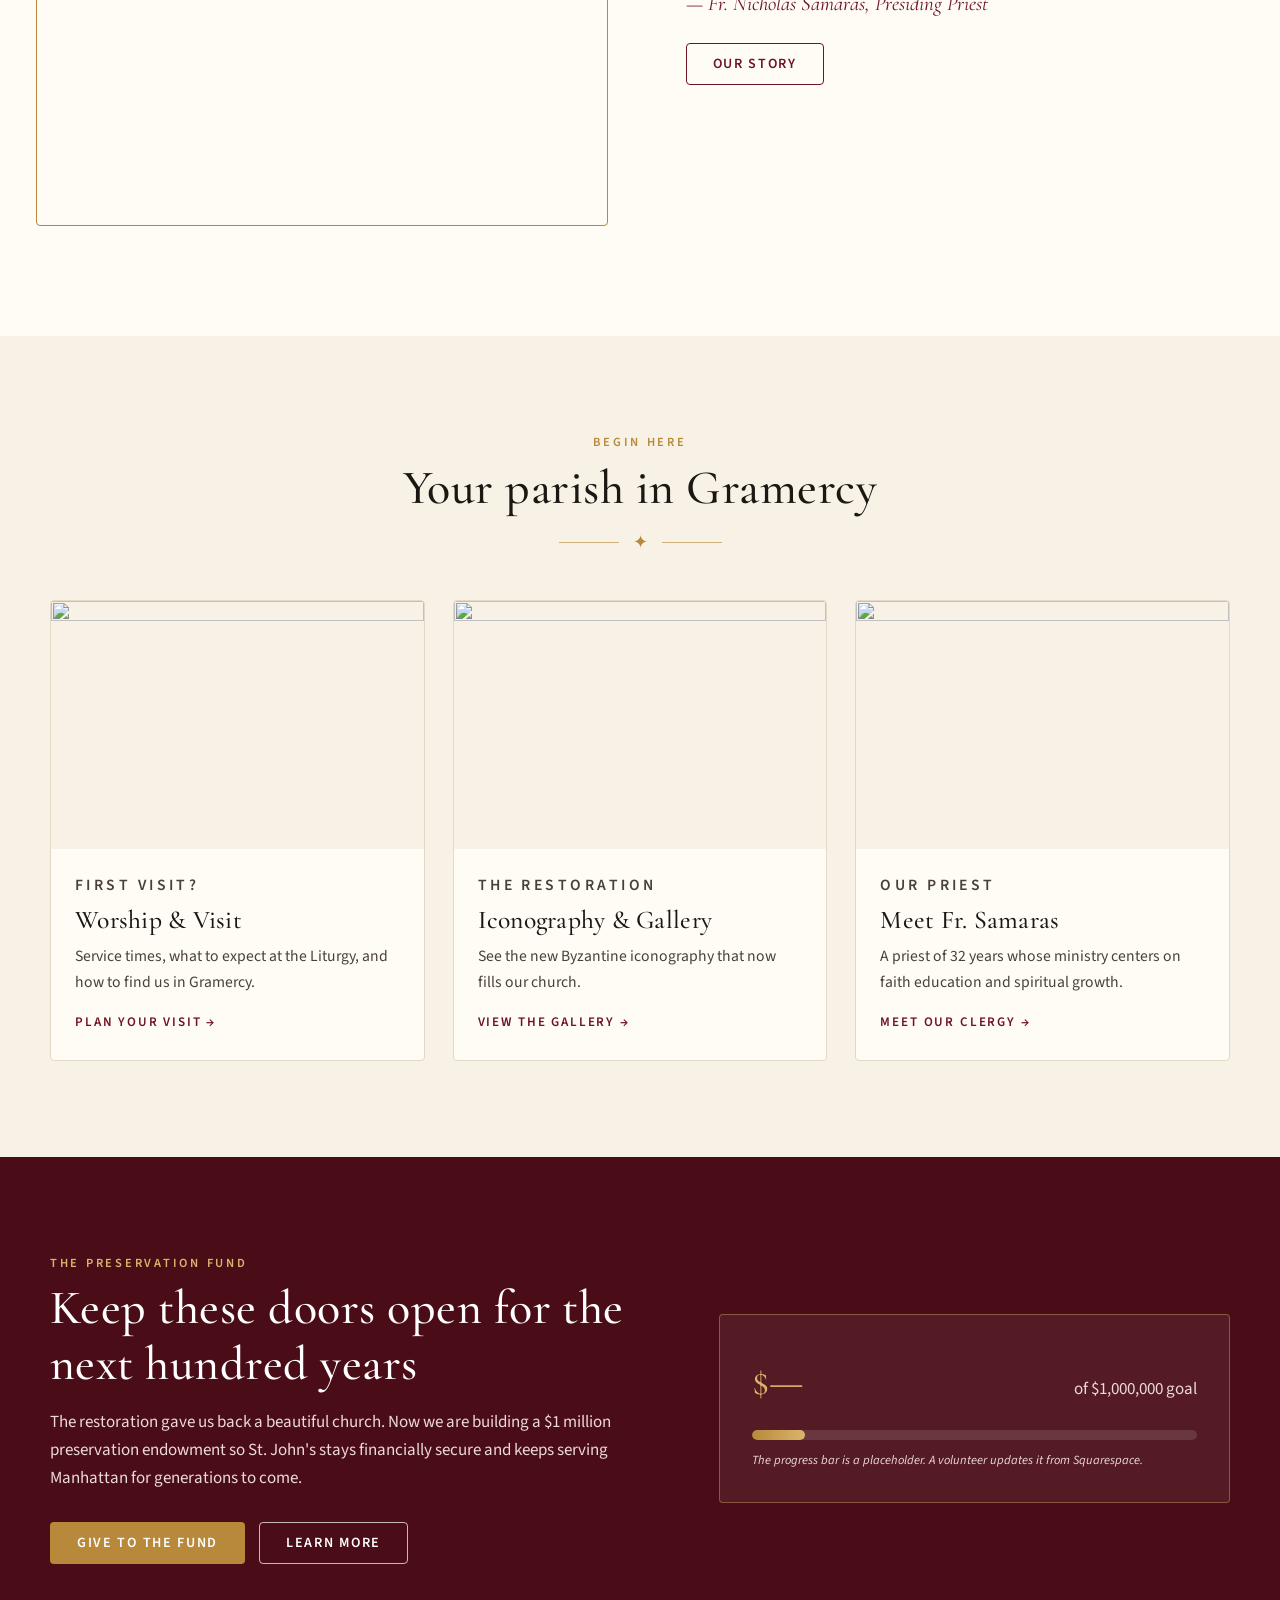
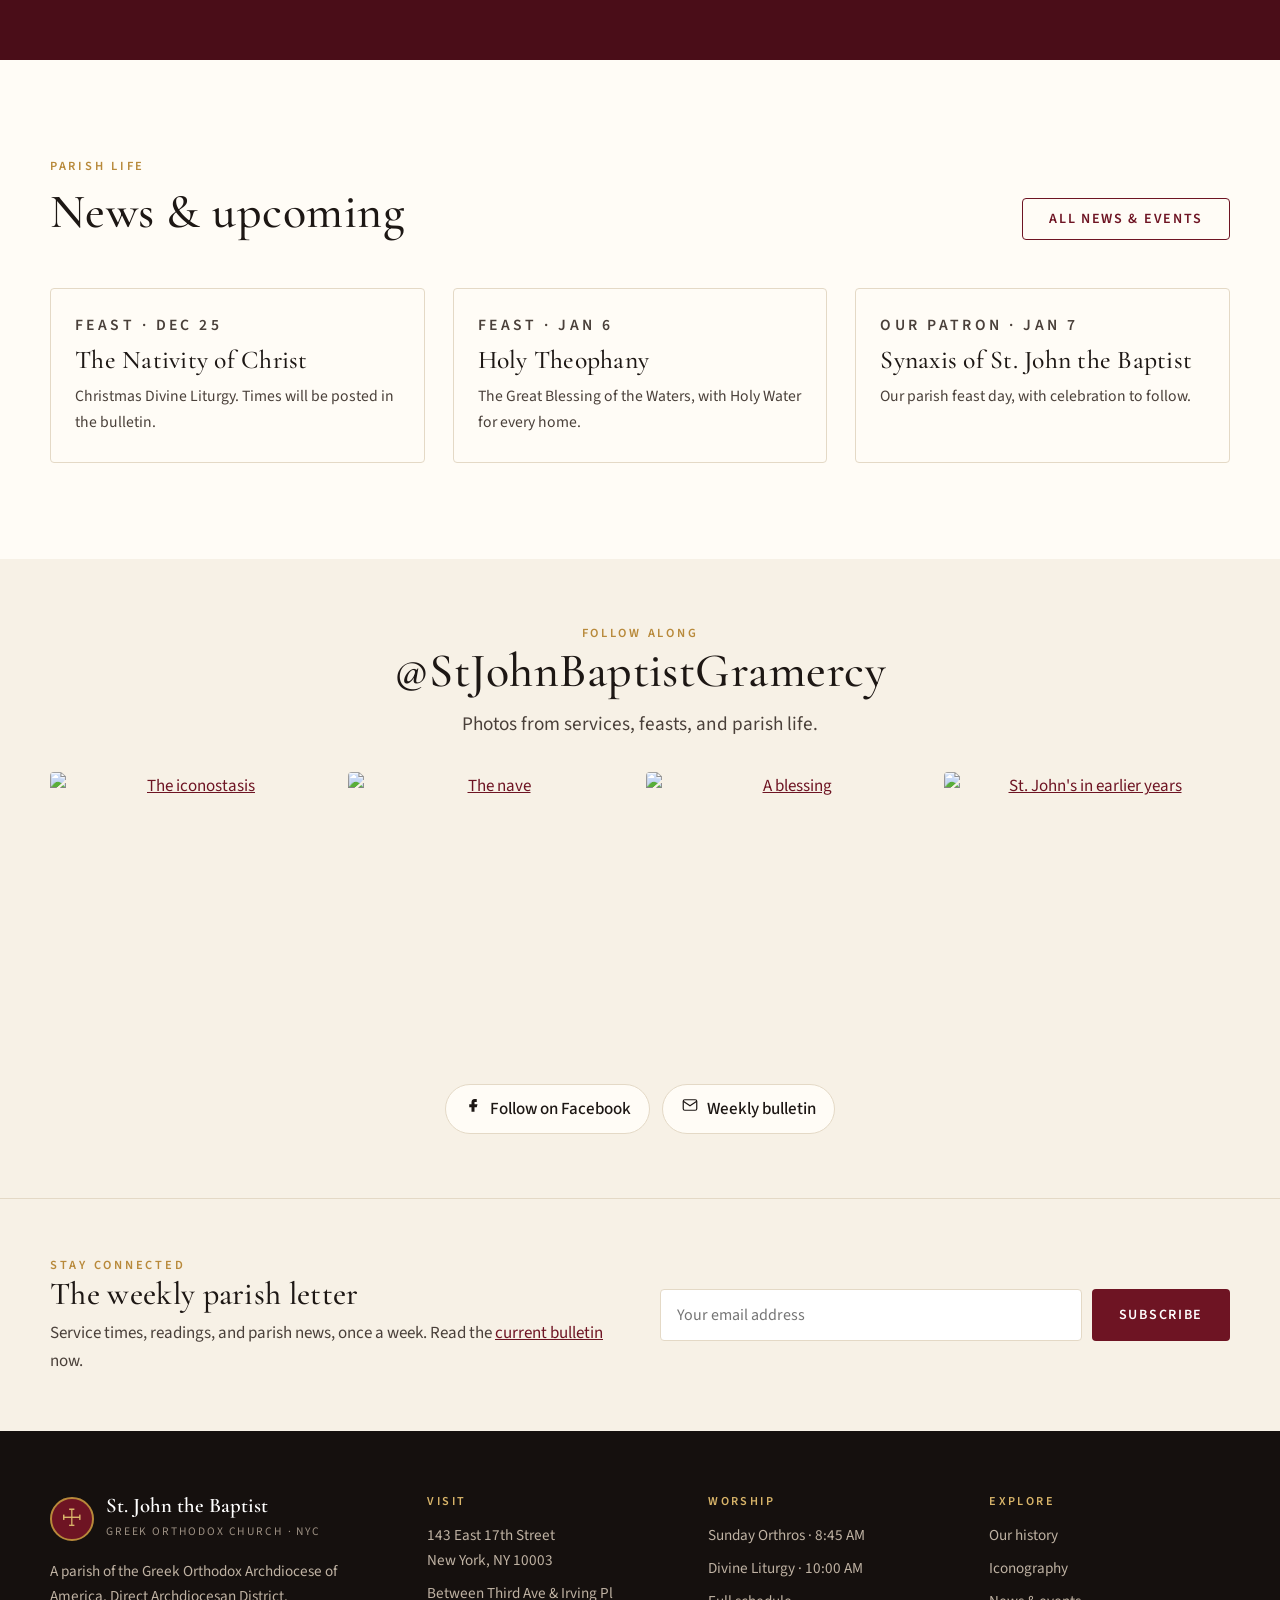
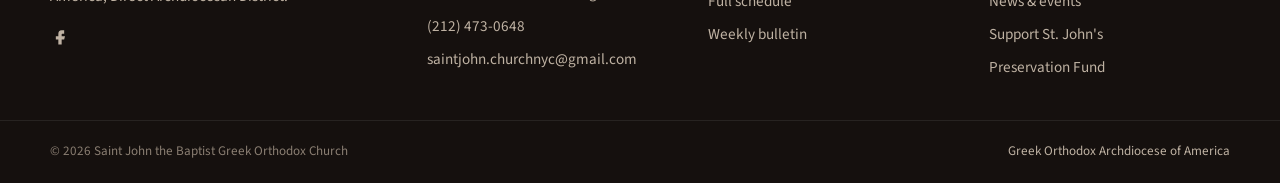
==== commit b77283ba: "Add files via upload" ====
--- a/index.html
+++ b/index.html
@@ -5,7 +5,7 @@
 <meta name="viewport" content="width=device-width, initial-scale=1">
 <meta name="robots" content="noindex, nofollow">
 <title>St. John the Baptist Greek Orthodox Church · Gramercy, NYC</title>
-<meta name="description" content="A historic Greek Orthodox parish in Gramercy, Manhattan. Sunday Orthros 9:00 AM, Divine Liturgy 10:00 AM. All are welcome.">
+<meta name="description" content="A historic Greek Orthodox parish in Gramercy, Manhattan. Sunday Orthros 8:45 AM, Divine Liturgy 10:00 AM. All are welcome.">
 <link rel="preconnect" href="https://fonts.googleapis.com">
 <link rel="preconnect" href="https://fonts.gstatic.com" crossorigin>
 <link href="https://fonts.googleapis.com/css2?family=Cormorant+Garamond:ital,wght@0,500;0,600;1,500&family=Source+Sans+3:wght@400;500;600&display=swap" rel="stylesheet">
@@ -27,7 +27,7 @@
 </section>
 
 <div class="service-strip"><div class="wrap">
-  <div class="item"><div class="label">Sunday</div><div class="value">Orthros<small>9:00 AM</small></div></div>
+  <div class="item"><div class="label">Sunday</div><div class="value">Orthros<small>8:45 AM</small></div></div>
   <div class="item"><div class="label">Sunday</div><div class="value">Divine Liturgy<small>10:00 AM, followed by coffee hour</small></div></div>
   <div class="item"><div class="label">Find us</div><div class="value">143 E 17th St<small>Between Third Ave &amp; Irving Pl</small></div></div>
   <div class="item"><div class="label">This week</div><div class="value"><a href="https://www.bulletinbuilder.org/stjohnbaptistgramercy/current">Read the bulletin →</a><small>Readings, services &amp; news</small></div></div>
@@ -110,16 +110,14 @@
     <h2>@StJohnBaptistGramercy</h2>
     <p class="lede" style="margin-top:10px">Photos from services, feasts, and parish life.</p>
     <div class="social-grid" style="margin-top:32px">
-      <div class="placeholder-tile tile"><div><strong>Instagram</strong>live feed</div></div>
-      <div class="placeholder-tile tile"><div><strong>Instagram</strong>live feed</div></div>
-      <div class="placeholder-tile tile"><div><strong>Instagram</strong>live feed</div></div>
-      <div class="placeholder-tile tile"><div><strong>Instagram</strong>live feed</div></div>
+      <a href="https://www.facebook.com/StJohnBaptistGramercy/" class="tile"><img src="https://stjohn.ny.goarch.org/assets/images/SJB_Iconostasis_3-5-23.jpg" alt="The iconostasis" style="width:100%;height:100%;object-fit:cover;border-radius:var(--radius)"></a>
+      <a href="https://www.facebook.com/StJohnBaptistGramercy/" class="tile"><img src="https://stjohn.ny.goarch.org/assets/images/New%20Church.JPG" alt="The nave" style="width:100%;height:100%;object-fit:cover;border-radius:var(--radius)"></a>
+      <a href="https://www.facebook.com/StJohnBaptistGramercy/" class="tile"><img src="https://stjohn.ny.goarch.org/assets/images/og-blessing.jpg" alt="A blessing" style="width:100%;height:100%;object-fit:cover;border-radius:var(--radius)"></a>
+      <a href="https://www.facebook.com/StJohnBaptistGramercy/" class="tile"><img src="https://stjohn.ny.goarch.org/assets/images/StJohnsOld.jpg" alt="St. John's in earlier years" style="width:100%;height:100%;object-fit:cover;border-radius:var(--radius)"></a>
     </div>
     <div class="social-links">
-      <a href="https://www.facebook.com/StJohnBaptistGramercy/"><span style="width:18px;display:inline-block" data-icon="fb"></span>Facebook</a>
-      <a href="#"><span style="width:18px;display:inline-block" data-icon="ig"></span>Instagram</a>
-      <a href="#"><span style="width:18px;display:inline-block" data-icon="yt"></span>YouTube</a>
-      <a href="#"><span style="width:18px;display:inline-block" data-icon="tt"></span>TikTok</a>
+      <a href="https://www.facebook.com/StJohnBaptistGramercy/"><span style="width:18px;display:inline-block" data-icon="fb"></span>Follow on Facebook</a>
+      <a href="https://www.bulletinbuilder.org/stjohnbaptistgramercy/current"><span style="width:18px;display:inline-block" data-icon="mail"></span>Weekly bulletin</a>
     </div>
   </div>
 </section>
